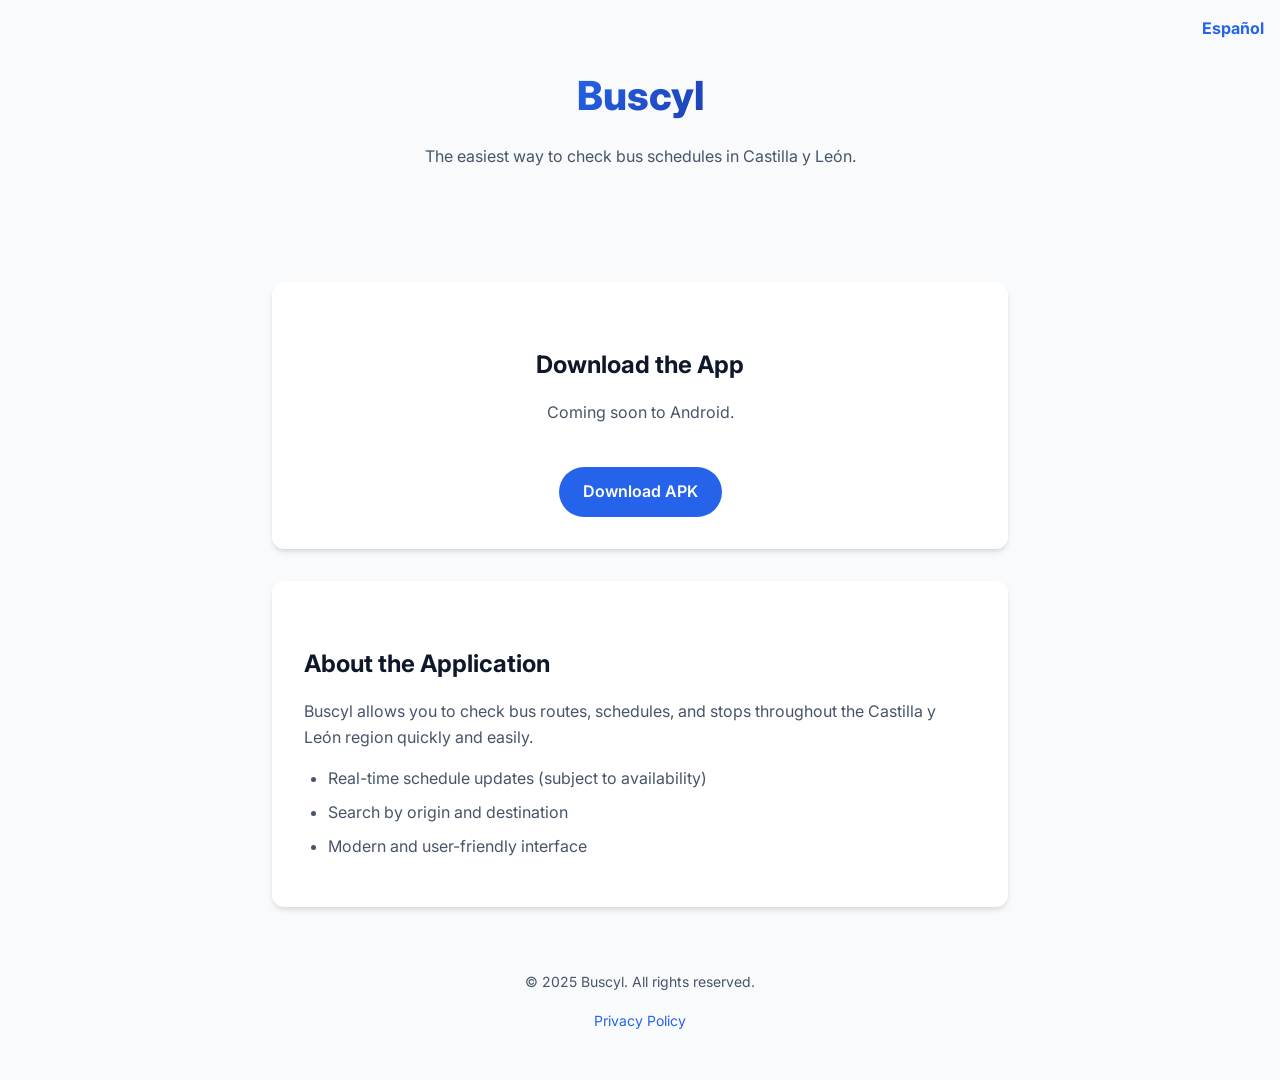
==== docs/en/index.html @ def52c44 "Añadir soporte multiidioma (ES/EN) y políticas de privacidad" ====
<!DOCTYPE html>
<html lang="en">

<head>
    <meta charset="UTF-8">
    <meta name="viewport" content="width=device-width, initial-scale=1.0">
    <title>Buscyl - Bus Schedules in Castilla y León</title>
    <link rel="stylesheet" href="../css/style.css">
    <link href="https://fonts.googleapis.com/css2?family=Inter:wght@400;600;800&display=swap" rel="stylesheet">
</head>

<body>
    <div class="container">
        <header>
            <div style="position: absolute; top: 1rem; right: 1rem;">
                <a href="../es/index.html"
                    style="text-decoration: none; font-weight: bold; color: var(--primary-color);">Español</a>
            </div>
            <div class="logo">Buscyl</div>
            <p>The easiest way to check bus schedules in Castilla y León.</p>
        </header>

        <main>
            <div class="card" style="text-align: center;">
                <h2>Download the App</h2>
                <p>Coming soon to Android.</p>
                <br>
                <a href="#" class="btn">Download APK</a>
            </div>

            <div class="card">
                <h2>About the Application</h2>
                <p>Buscyl allows you to check bus routes, schedules, and stops throughout the Castilla y León region
                    quickly and easily.</p>
                <ul>
                    <li>Real-time schedule updates (subject to availability)</li>
                    <li>Search by origin and destination</li>
                    <li>Modern and user-friendly interface</li>
                </ul>
            </div>
        </main>

        <footer class="footer">
            <p>&copy; 2025 Buscyl. All rights reserved.</p>
            <p><a href="privacy.html" style="color: var(--primary-color); text-decoration: none;">Privacy Policy</a></p>
        </footer>
    </div>
</body>

</html>
---- docs/css/style.css ----
:root {
    --primary-color: #2563eb;
    --primary-dark: #1e40af;
    --secondary-color: #64748b;
    --background-color: #f8fafc;
    --surface-color: #ffffff;
    --text-color: #0f172a;
    --text-light: #475569;
    --border-color: #e2e8f0;
    --radius: 12px;
    --shadow: 0 4px 6px -1px rgb(0 0 0 / 0.1), 0 2px 4px -2px rgb(0 0 0 / 0.1);
}

* {
    box-sizing: border-box;
    margin: 0;
    padding: 0;
}

body {
    font-family: 'Inter', system-ui, -apple-system, sans-serif;
    background-color: var(--background-color);
    color: var(--text-color);
    line-height: 1.6;
}

.container {
    max-width: 800px;
    margin: 0 auto;
    padding: 2rem;
}

header {
    text-align: center;
    margin-bottom: 4rem;
    padding: 2rem 0;
}

.logo {
    font-size: 2.5rem;
    font-weight: 800;
    background: linear-gradient(135deg, var(--primary-color), var(--primary-dark));
    -webkit-background-clip: text;
    -webkit-text-fill-color: transparent;
    margin-bottom: 1rem;
    display: inline-block;
}

.card {
    background: var(--surface-color);
    border-radius: var(--radius);
    padding: 2rem;
    box-shadow: var(--shadow);
    margin-bottom: 2rem;
}

h1 {
    font-size: 2rem;
    margin-bottom: 1.5rem;
    color: var(--text-color);
}

h2 {
    font-size: 1.5rem;
    margin-top: 2rem;
    margin-bottom: 1rem;
    color: var(--text-color);
}

p {
    margin-bottom: 1rem;
    color: var(--text-light);
}

ul {
    margin-bottom: 1rem;
    padding-left: 1.5rem;
    color: var(--text-light);
}

li {
    margin-bottom: 0.5rem;
}

.footer {
    text-align: center;
    margin-top: 4rem;
    color: var(--secondary-color);
    font-size: 0.875rem;
}

.btn {
    display: inline-block;
    background-color: var(--primary-color);
    color: white;
    padding: 0.75rem 1.5rem;
    border-radius: 50px;
    text-decoration: none;
    font-weight: 600;
    transition: transform 0.2s, box-shadow 0.2s;
}

.btn:hover {
    transform: translateY(-2px);
    box-shadow: 0 10px 15px -3px rgb(37 99 235 / 0.3);
}

@media (max-width: 600px) {
    .container {
        padding: 1rem;
    }
    
    .logo {
        font-size: 2rem;
    }
}
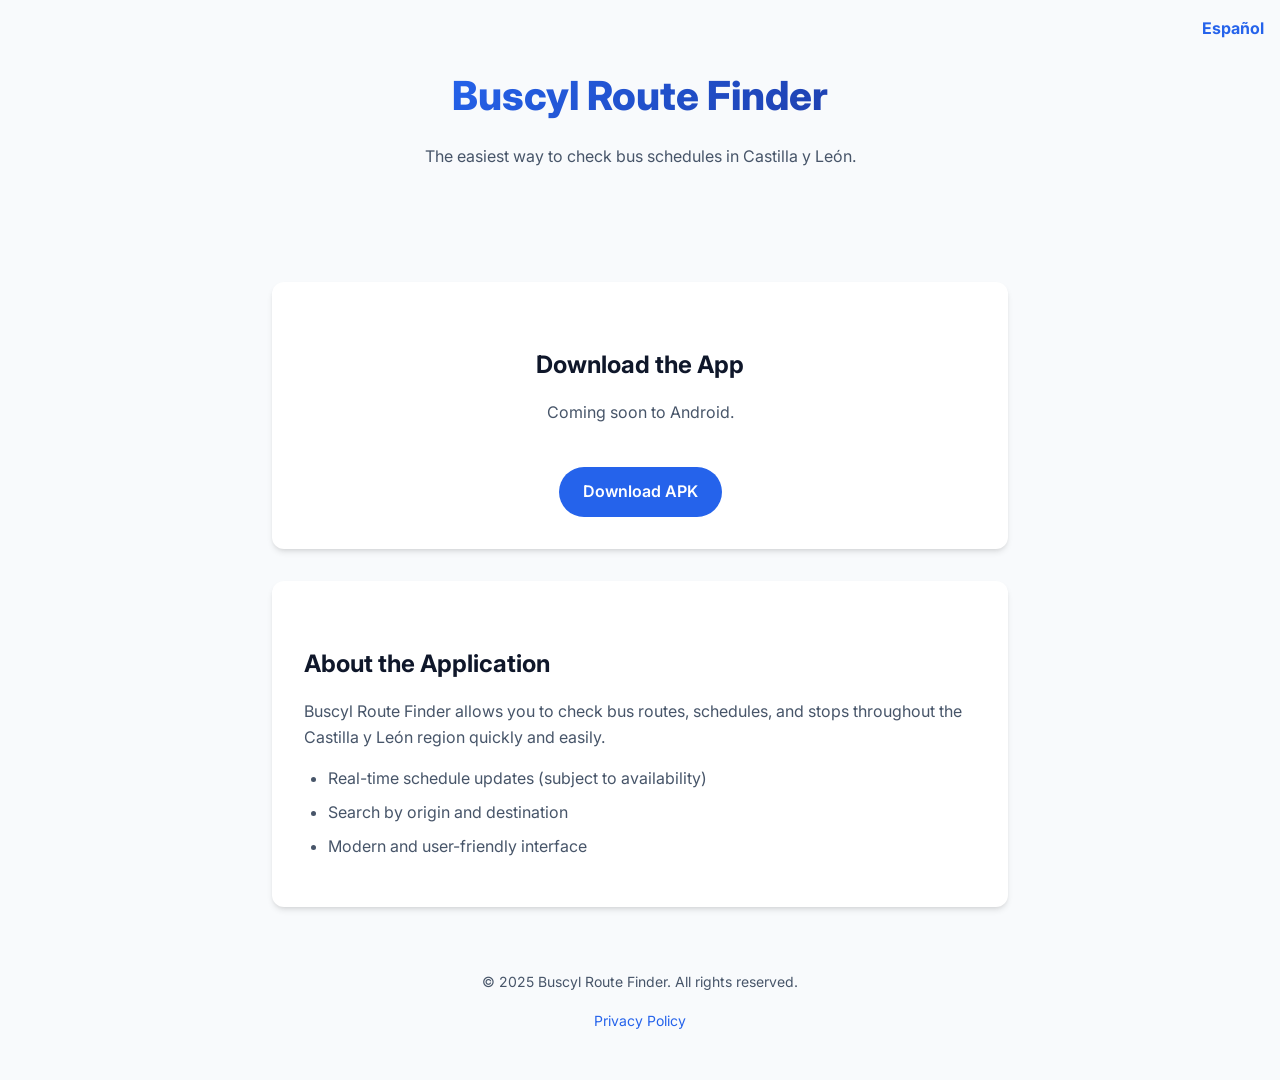
==== commit 48f9b055: "Actualizar nombre de la app a Buscyl buscador de rutas en toda la web" ====
--- a/docs/en/index.html
+++ b/docs/en/index.html
@@ -4,7 +4,7 @@
 <head>
     <meta charset="UTF-8">
     <meta name="viewport" content="width=device-width, initial-scale=1.0">
-    <title>Buscyl - Bus Schedules in Castilla y León</title>
+    <title>Buscyl Route Finder - Bus Schedules in Castilla y León</title>
     <link rel="stylesheet" href="../css/style.css">
     <link href="https://fonts.googleapis.com/css2?family=Inter:wght@400;600;800&display=swap" rel="stylesheet">
 </head>
@@ -16,7 +16,7 @@
                 <a href="../es/index.html"
                     style="text-decoration: none; font-weight: bold; color: var(--primary-color);">Español</a>
             </div>
-            <div class="logo">Buscyl</div>
+            <div class="logo">Buscyl Route Finder</div>
             <p>The easiest way to check bus schedules in Castilla y León.</p>
         </header>
 
@@ -30,7 +30,8 @@
 
             <div class="card">
                 <h2>About the Application</h2>
-                <p>Buscyl allows you to check bus routes, schedules, and stops throughout the Castilla y León region
+                <p>Buscyl Route Finder allows you to check bus routes, schedules, and stops throughout the Castilla y
+                    León region
                     quickly and easily.</p>
                 <ul>
                     <li>Real-time schedule updates (subject to availability)</li>
@@ -41,7 +42,7 @@
         </main>
 
         <footer class="footer">
-            <p>&copy; 2025 Buscyl. All rights reserved.</p>
+            <p>&copy; 2025 Buscyl Route Finder. All rights reserved.</p>
             <p><a href="privacy.html" style="color: var(--primary-color); text-decoration: none;">Privacy Policy</a></p>
         </footer>
     </div>
